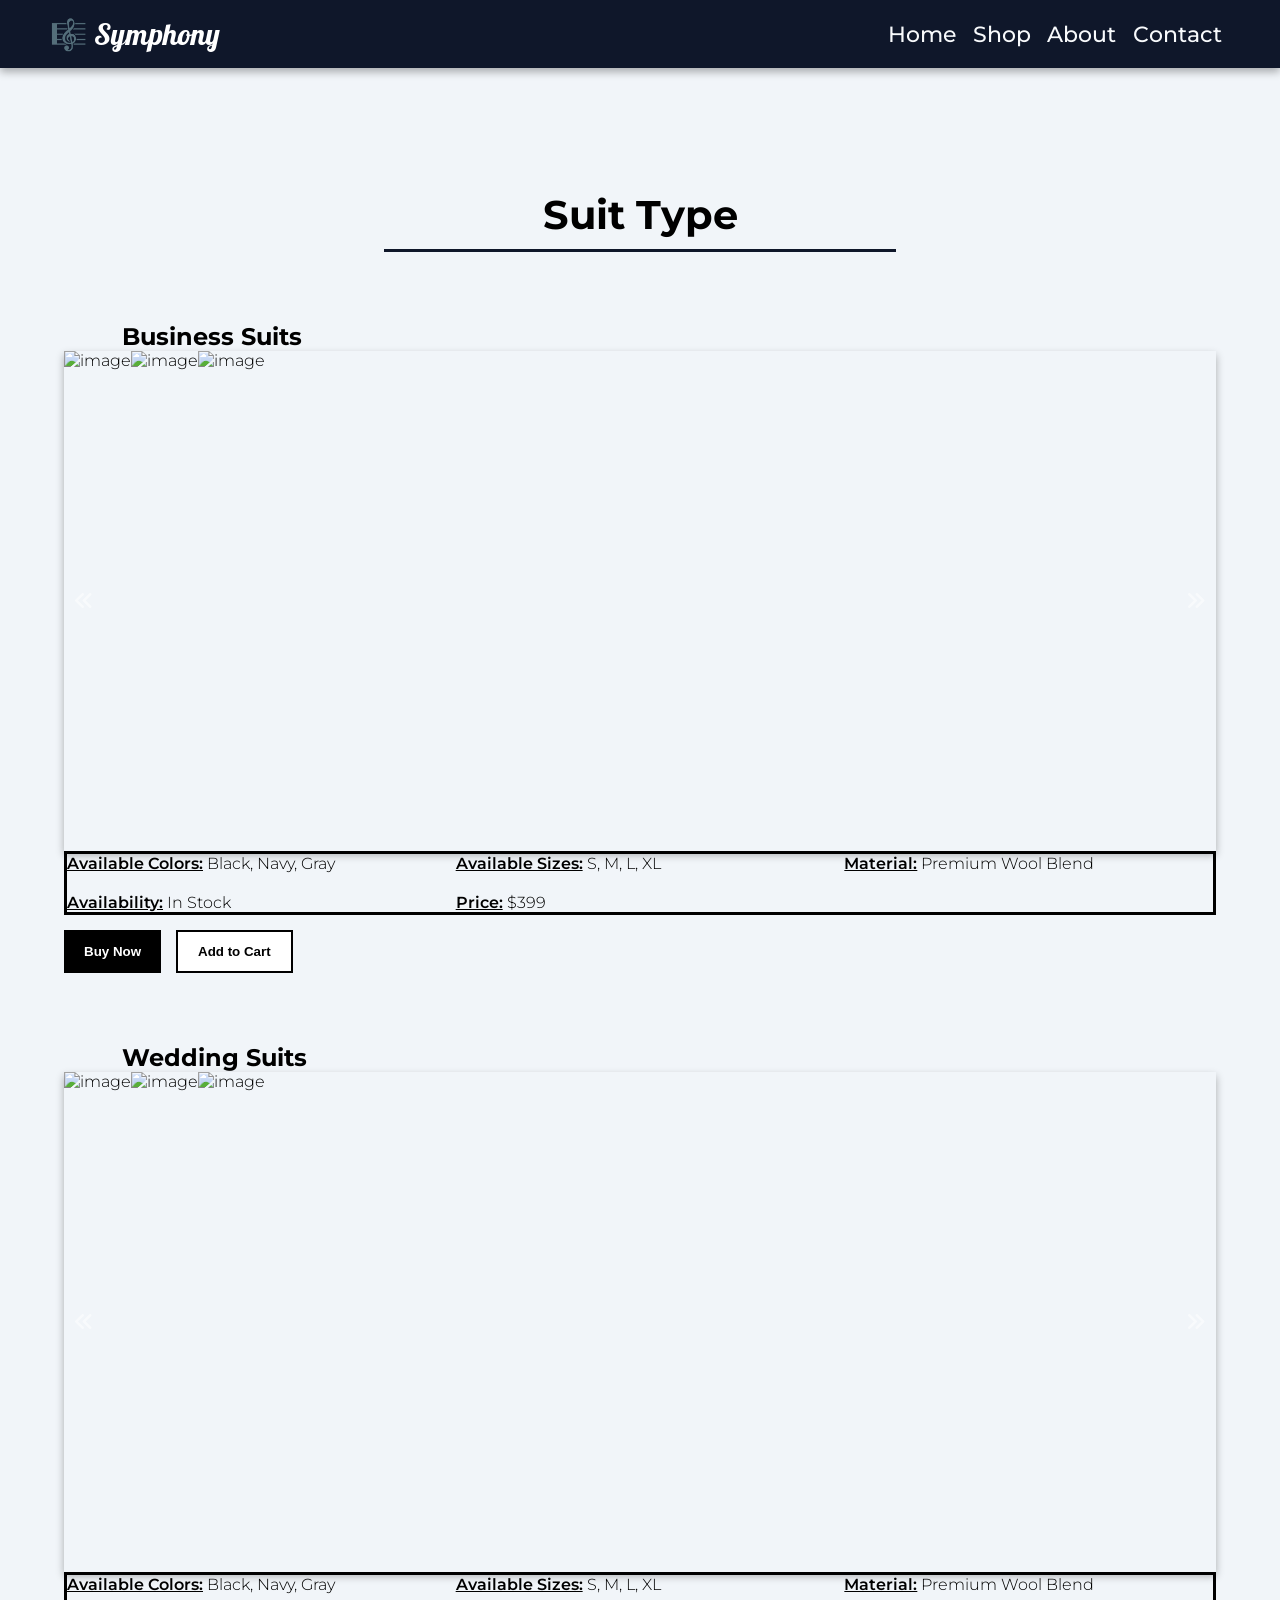
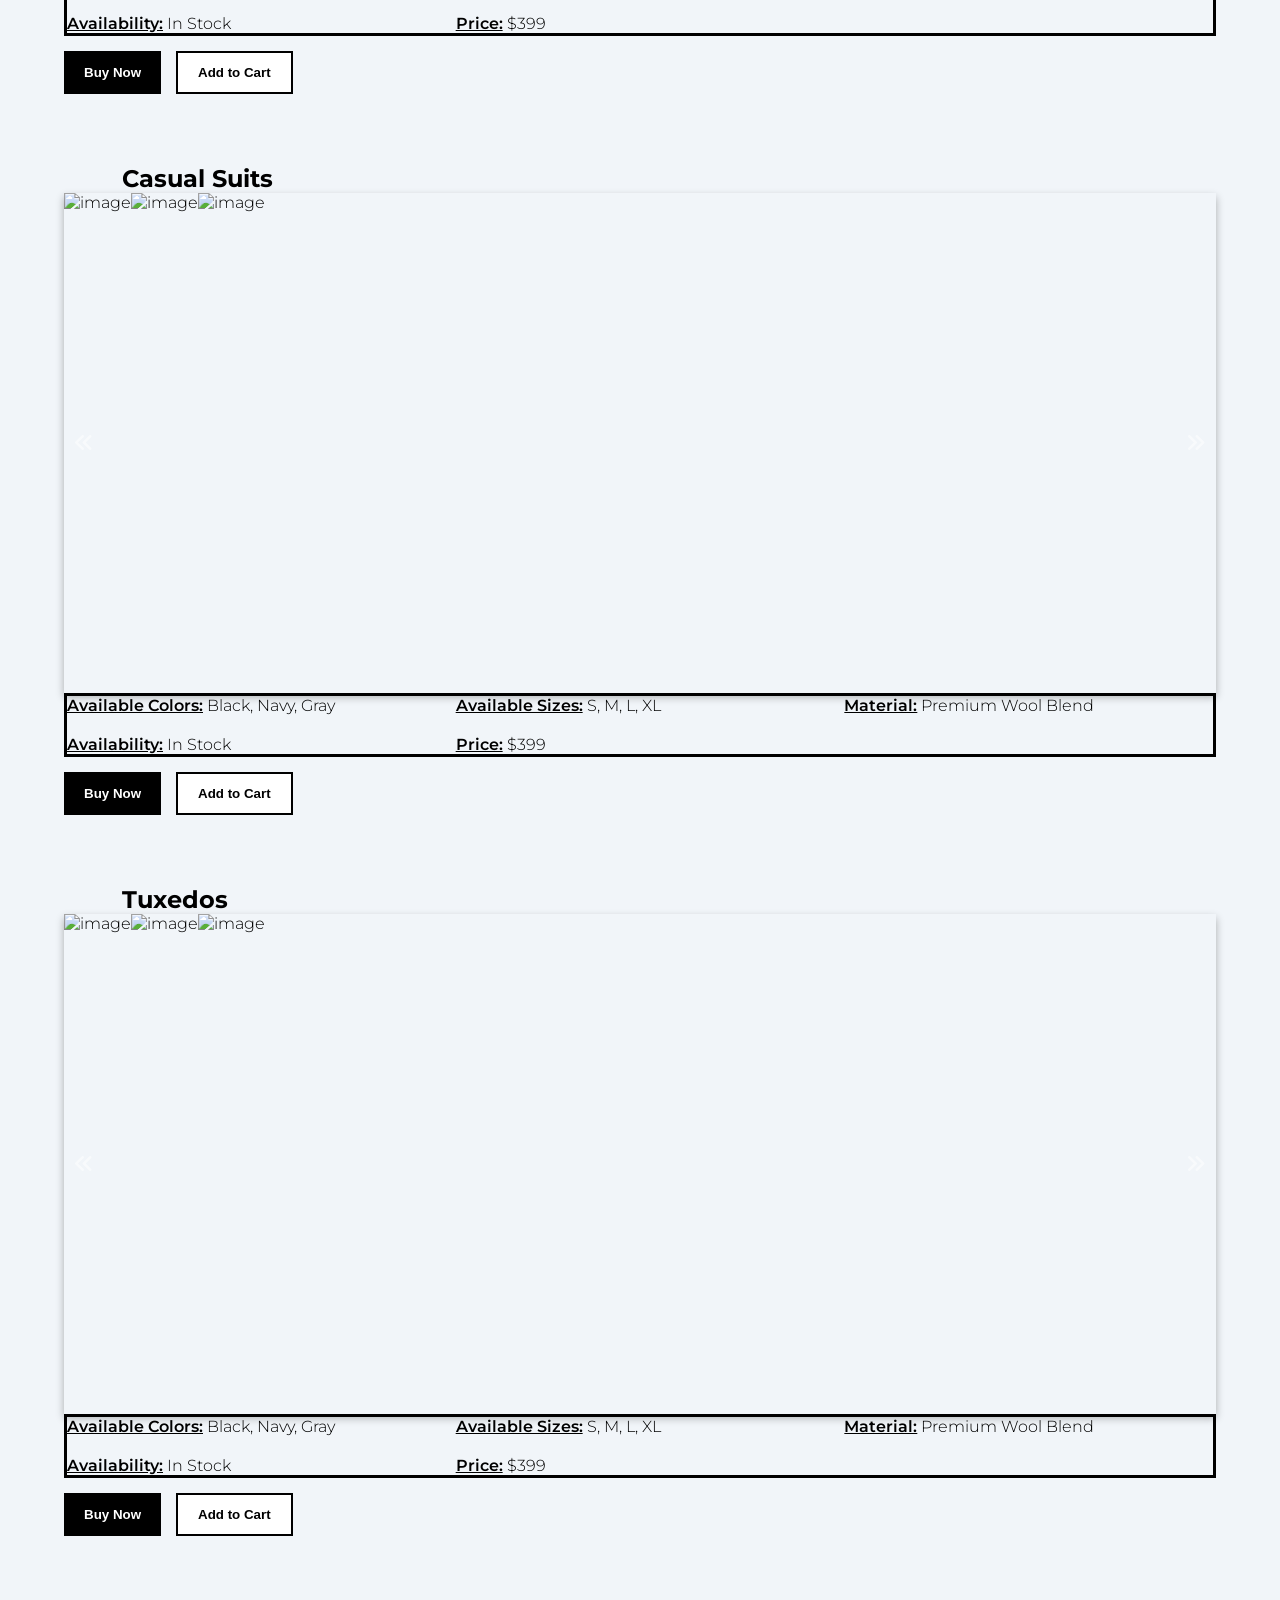
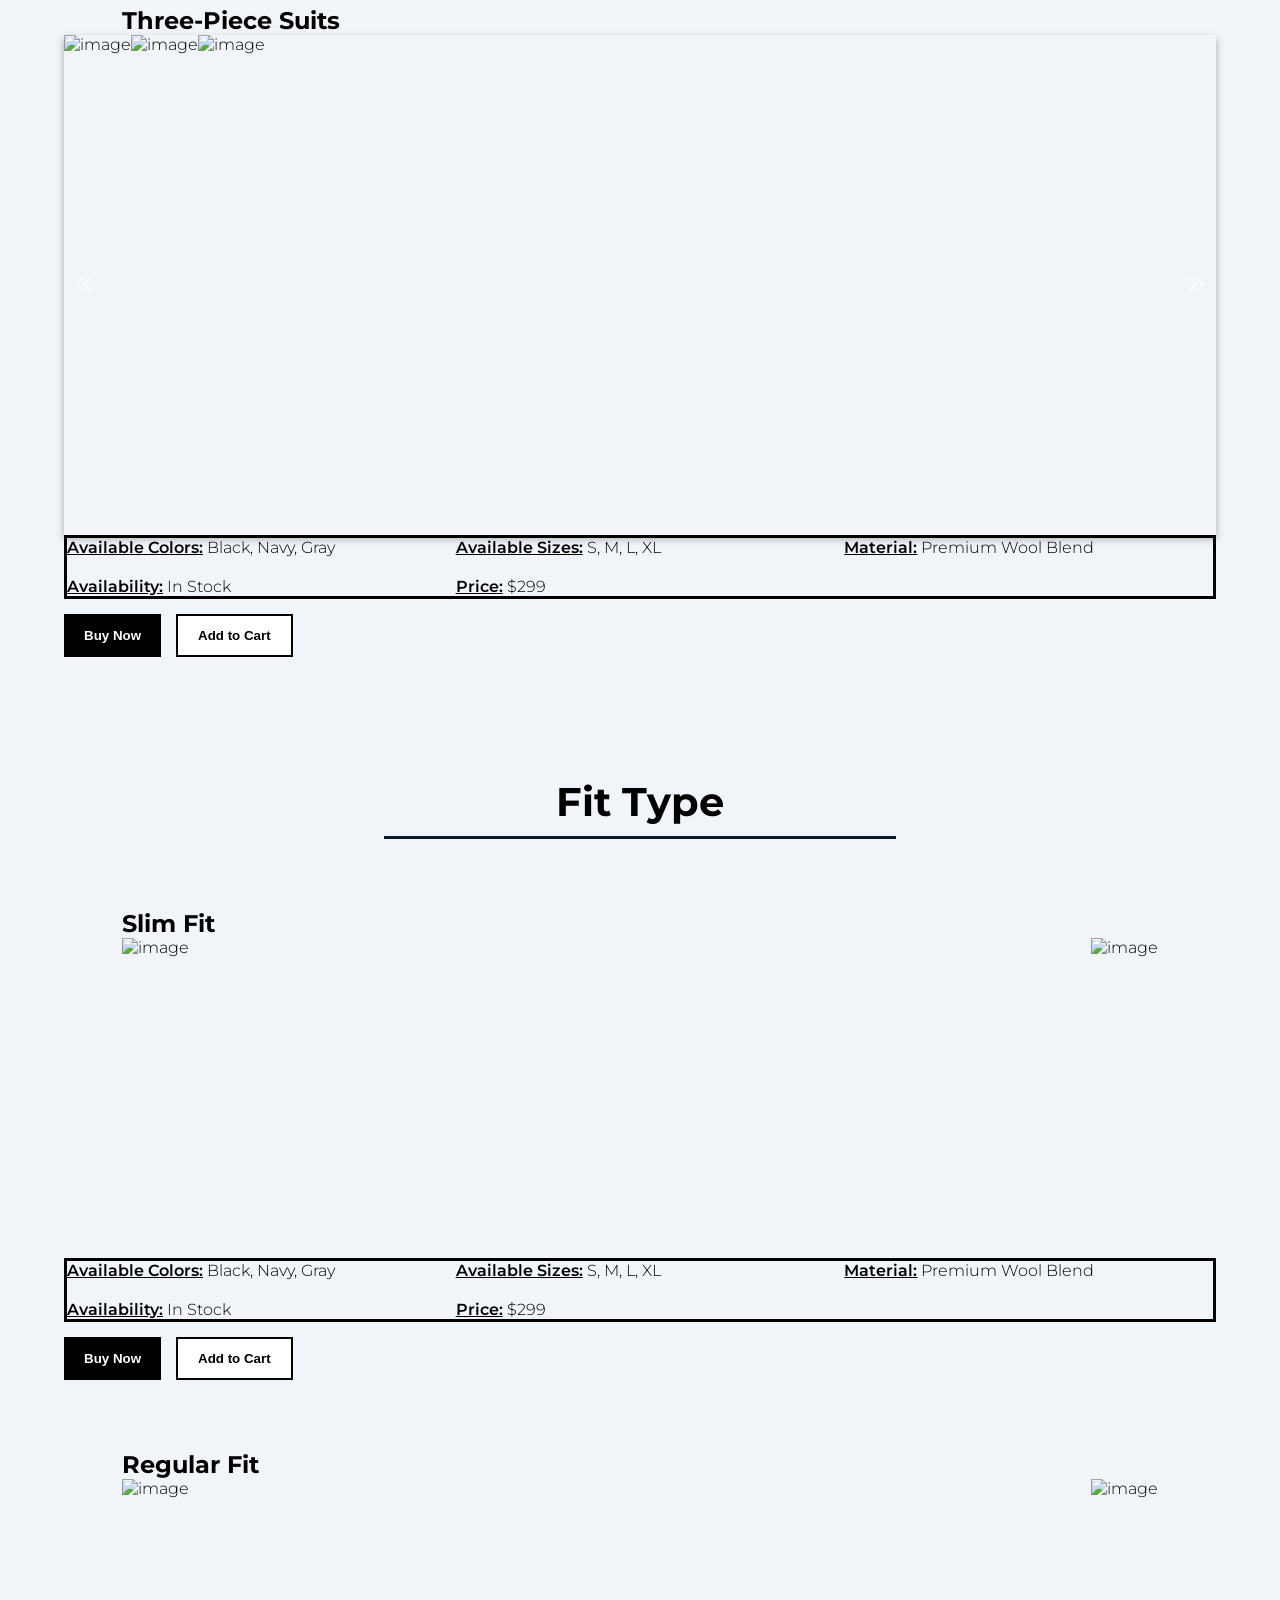
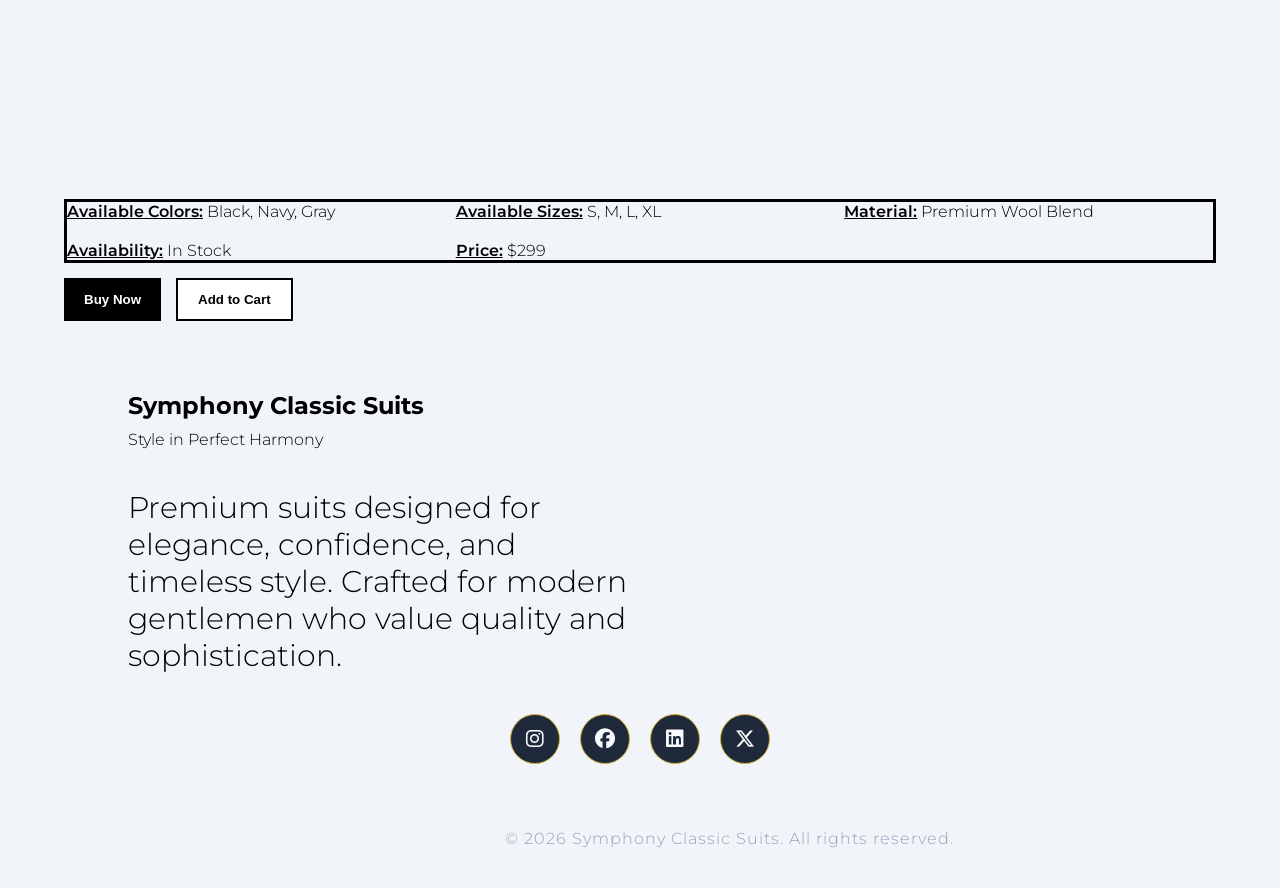
==== shop.html @ 17fdbaa6 "Add files via upload" ====
<!DOCTYPE html>
<html lang="en">
<head>
    <meta charset="UTF-8" />
    <meta http-equiv="X-UA-Compatible" content="IE=edge" />
    <meta name="viewport" content="width=device-width, initial-scale=1.0" />
    <link rel="stylesheet" href="shop.css" />
    <link rel="stylesheet" href="https://cdnjs.cloudflare.com/ajax/libs/font-awesome/6.5.0/css/all.min.css">
    <link rel="preconnect" href="https://fonts.googleapis.com">
    <link rel="preconnect" href="https://fonts.gstatic.com" crossorigin>
    <link href="https://fonts.googleapis.com/css2?family=Google+Sans+Flex:opsz,wght@6..144,1..1000&family=Great+Vibes&family=Inter:ital,opsz,wght@0,14..32,100..900;1,14..32,100..900&family=Lobster&family=Montserrat:ital,wght@0,100..900;1,100..900&family=Open+Sans:ital,wght@0,300..800;1,300..800&family=Oswald:wght@200..700&family=Poppins:ital,wght@0,100;0,200;0,300;0,400;0,500;0,600;0,700;0,800;0,900;1,100;1,200;1,300;1,400;1,500;1,600;1,700;1,800;1,900&display=swap" rel="stylesheet">
    <title>Shop</title>
</head>
<body>
    <header class="fixed-part">
        <div class="logo">🎼 Symphony</div>
        <nav class="menu">
            <a href="index.html">Home</a>
            <a href="shop.html">Shop</a>
            <a href="about.html">About</a>
            <a href="contact.html">Contact</a>
        </nav>
    </header>

<section class="product">

    <h1>Suit Type</h1>
    <div class="line"></div>

    <div class="classes">

        <h2>Business Suits</h2>
        <div class="slider-container">
          <div class="image-container business-images">
            <img src="photos/business-suit1.jpg" alt="image" />
            <img src="photos/business-suit2.jpg" alt="image" />
            <img src="photos/business-suit3.jpg" alt="image" />
          </div>
          <i class="fas fa-angle-double-left btn prev business-prev"></i>
          <i class="fas fa-angle-double-right btn next business-next"></i>
        </div>
        <div class="product-info">
            <p><strong>Available Colors:</strong> Black, Navy, Gray</p>
            <p><strong>Available Sizes:</strong> S, M, L, XL</p>
            <p><strong>Material:</strong> Premium Wool Blend</p>
            <p><strong>Availability:</strong> In Stock</p>
            <p><strong>Price:</strong> $399</p>
        </div>
        <div class="buttons">
          <button class="buy-btn">Buy Now</button>
          <button class="cart-btn">Add to Cart</button>
        </div>

    </div>

    <div class="classes">

        <h2>Wedding Suits</h2>
        <div class="slider-container">
          <div class="image-container wedding-images">
            <img src="photos/Wedding Suits1.jpg" alt="image" />
            <img src="photos/Wedding Suits2.jpg" alt="image" />
            <img src="photos/Wedding Suits3.jpg" alt="image" />
          </div>
          <i class="fas fa-angle-double-left btn prev wedding-prev"></i>
          <i class="fas fa-angle-double-right btn next wedding-next"></i>
        </div>
        <div class="product-info">
            <p><strong>Available Colors:</strong> Black, Navy, Gray</p>
            <p><strong>Available Sizes:</strong> S, M, L, XL</p>
            <p><strong>Material:</strong> Premium Wool Blend</p>
            <p><strong>Availability:</strong> In Stock</p>
            <p><strong>Price:</strong> $399</p>
        </div>
        <div class="buttons">
          <button class="buy-btn">Buy Now</button>
          <button class="cart-btn">Add to Cart</button>
        </div>

    </div>

    <div class="classes">

        <h2>Casual Suits</h2>
        <div class="slider-container">
          <div class="image-container casual-images">
            <img src="photos/casual suits1.jpg" alt="image" />
            <img src="photos/casual suits2.jpg" alt="image" />
            <img src="photos/casual suits3.jpg" alt="image" />
          </div>
          <i class="fas fa-angle-double-left btn prev casual-prev"></i>
          <i class="fas fa-angle-double-right btn next casual-next"></i>
        </div>
        <div class="product-info">
            <p><strong>Available Colors:</strong> Black, Navy, Gray</p>
            <p><strong>Available Sizes:</strong> S, M, L, XL</p>
            <p><strong>Material:</strong> Premium Wool Blend</p>
            <p><strong>Availability:</strong> In Stock</p>
            <p><strong>Price:</strong> $399</p>
        </div>
        <div class="buttons">
          <button class="buy-btn">Buy Now</button>
          <button class="cart-btn">Add to Cart</button>
        </div>

    </div>

    <div class="classes">

        <h2>Tuxedos</h2>
        <div class="slider-container">
          <div class="image-container tuxedos-images">
            <img src="photos/Tuxedos1.jpg" alt="image" />
            <img src="photos/Tuxedos2.jpg" alt="image" />
            <img src="photos/Tuxedos3.jpg" alt="image" />
          </div>
          <i class="fas fa-angle-double-left btn prev tuxedos-prev"></i>
          <i class="fas fa-angle-double-right btn next tuxedos-next"></i>
        </div>
        <div class="product-info">
            <p><strong>Available Colors:</strong> Black, Navy, Gray</p>
            <p><strong>Available Sizes:</strong> S, M, L, XL</p>
            <p><strong>Material:</strong> Premium Wool Blend</p>
            <p><strong>Availability:</strong> In Stock</p>
            <p><strong>Price:</strong> $399</p>
        </div>
        <div class="buttons">
          <button class="buy-btn">Buy Now</button>
          <button class="cart-btn">Add to Cart</button>
        </div>

    </div>

    <div class="classes">

        <h2>Three-Piece Suits</h2>
        <div class="slider-container">
          <div class="image-container three-piece-images">
            <img src="photos/Three-Piece Suits1.jpg" alt="image" />
            <img src="photos/Three-Piece Suits2.jpg" alt="image" />
            <img src="photos/Three-Piece Suits3.jpg" alt="image" />
          </div>
          <i class="fas fa-angle-double-left btn prev three-piece-prev"></i>
          <i class="fas fa-angle-double-right btn next three-piece-next"></i>
        </div>
        <div class="product-info">
            <p><strong>Available Colors:</strong> Black, Navy, Gray</p>
            <p><strong>Available Sizes:</strong> S, M, L, XL</p>
            <p><strong>Material:</strong> Premium Wool Blend</p>
            <p><strong>Availability:</strong> In Stock</p>
            <p><strong>Price:</strong> $299</p>
        </div>
        <div class="buttons">
          <button class="buy-btn">Buy Now</button>
          <button class="cart-btn">Add to Cart</button>
        </div>

    </div>

    <h1>Fit Type</h1>
    <div class="line"></div>

    <div class="classes">

        <h2>Slim Fit</h2>
          <div class="fit-images">
            <img src="photos/slim-fit1.jpg" alt="image" />
            <img src="photos/slim-fit2.jpg" alt="image" />
          </div>

        <div class="product-info">
            <p><strong>Available Colors:</strong> Black, Navy, Gray</p>
            <p><strong>Available Sizes:</strong> S, M, L, XL</p>
            <p><strong>Material:</strong> Premium Wool Blend</p>
            <p><strong>Availability:</strong> In Stock</p>
            <p><strong>Price:</strong> $299</p>
        </div>
        <div class="buttons">
          <button class="buy-btn">Buy Now</button>
          <button class="cart-btn">Add to Cart</button>
        </div>

    </div>

    <div class="classes">

        <h2>Regular Fit</h2>
          <div class="fit-images">
            <img src="photos/Regular Fit1.jpg" alt="image" />
            <img src="photos/Regular Fit2.jpg" alt="image" />
          </div>
        <div class="product-info">
            <p><strong>Available Colors:</strong> Black, Navy, Gray</p>
            <p><strong>Available Sizes:</strong> S, M, L, XL</p>
            <p><strong>Material:</strong> Premium Wool Blend</p>
            <p><strong>Availability:</strong> In Stock</p>
            <p><strong>Price:</strong> $299</p>
        </div>
        <div class="buttons">
          <button class="buy-btn">Buy Now</button>
          <button class="cart-btn">Add to Cart</button>
        </div>

    </div>

    <footer class="footer">

        <h2>Symphony Classic Suits</h2>
        <p>Style in Perfect Harmony</p>
        <p class="footer-text">
            Premium suits designed for elegance, confidence, and timeless style.
            Crafted for modern gentlemen who value quality and sophistication.
        </p>

        <div class="social-media">
            <a href="#"><i class="fa-brands fa-instagram"></i></a>
            <a href="#"><i class="fa-brands fa-facebook"></i></a>
            <a href="#"><i class="fa-brands fa-linkedin"></i></a>
            <a href="#"><i class="fa-brands fa-x-twitter"></i></a>
        </div>

        <p class="copyright">
            © 2026 Symphony Classic Suits. All rights reserved.
        </p>

    </footer>

<script src="shop.js"></script>
</section>

</body>
</html>
---- shop.css ----
*{
    padding: 0;
    margin: 0;
    box-sizing: border-box;
}
body{
    font-family: "Montserrat";
    font-weight: 300;
    min-height: 100vh;
    width: 100%;
    Background: #F1F5F9;
    padding-top: 70px;
}
.about-hero{
    position: relative;
    height: 60vh;
    display: flex;
    justify-content: center;
    align-items: center;
}
.about-hero::before{
    content: "";
    position: absolute;
    top: 0;
    left: 0;
    width: 100%;
    height: 100%;
    background-image: url("slider-picture8.jpg");
    background-size: cover;
    background-position: center;
    filter: grayscale(100%);
    z-index: 1;
}
.about-hero h1{
    position: relative;
    z-index: 2;
    color: white;
    font-size: 45px;
    box-shadow: 10px 10px 10px rgba(255, 255, 255, 1);
}
.fixed-part{
    position: fixed;
    top: 0;
    left: 0;
    width: 100%;
    display: flex;
    justify-content: space-between;
    align-items: center;
    padding: 15px 50px;
    background: #0F172A;
    box-shadow: 0 4px 8px rgba(0, 0, 0, 0.3);
    z-index: 1000;
}
.logo{
    font-size: 30px;
    color: #fff;
    font-family: "Lobster" ;
}
.menu{
    width: 100%;
    max-width: 350px;
    display: flex;
    justify-content: space-around
}
.menu a{
    text-decoration: none;
    color: #F8FAFC;
    font-size: 22px;
    font-weight: 500;
    position: relative;
    transition: 0.3s ease;
}
.menu a:hover{
    color: #38BDF8;
}
.menu a::after{
    content: "";
    position: absolute;
    left: 0;
    bottom: -6px;
    width: 0%;
    height: 2px;
    background: #38BDF8;
    transition: 0.3s ease;
}
.menu a:hover::after{
    width: 100%;
}

h1{
    font-size: 40px;
    margin-top: 120px;
    text-align: center;
    margin-bottom: 10px;
}
.line{
    width: 40%;
    margin-left: 30%;
    height: 3px;
    background: #0F172A;
}
.classes{
    margin-top: 70px;
    margin-bottom: 70px;
    width: 90%;
    margin-left: 5%;
}
.classes h2{
    margin-left: 5%;
}
.classes .product-info{
    border: 3px solid;
    display: grid;
    grid-template-columns: repeat(3, 1fr);
    gap: 20px;
}
.classes .product-info strong{
    text-decoration: underline;
    font-weight: 600;
    margin-top: 5px;
}
.slider-container {
    position: relative;
    width: 100%;
    overflow: hidden;
    height: 500px;
    box-shadow: 0 4px 8px rgba(0, 0, 0, 0.3);
}
.image-container {
    height: 500px;
    width: auto;
    display: flex;
    transition: transform 0.4s ease-in-out;
}
.btn{
    position: absolute;
    top: 50%;
    transform: translateY(-50%);
    color: white;
    font-size: 20px;
    opacity: 0.5;
    cursor: pointer;
}
.btn.prev {
    left: 10px;
}
.btn.next {
    right: 10px;
}

.btn:hover {
    opacity: 1;
}
.fit-images{
    width: 90%;
    display: flex;
    flex-direction: rows;
    align-items: center;
    justify-content: space-between;
    margin-left: 5%
}
.fit-images img{
    height: 320px;
    width: auto;
}
.buttons {
  display: flex;
  gap: 15px;
  margin-top: 15px;
}

.buy-btn {
  background: black;
  color: white;
  padding: 12px 20px;
  border: none;
  cursor: pointer;
  font-weight: bold;
  transition: 0.3s;
}

.buy-btn:hover {
  background: #333;
}

.cart-btn {
  background: white;
  color: black;
  padding: 12px 20px;
  border: 2px solid black;
  cursor: pointer;
  font-weight: bold;
  transition: 0.3s;
}

.cart-btn:hover {
  background: black;
  color: white;
}
.footer h2{
    padding-left: 10%;
}
.footer p{
    padding-left: 10%;
    font-size: 16px;
    margin-top: 10px;
    margin-bottom: 40px;
}
.footer .footer-text{
    font-size: 30px;
    padding-left: 10%;
    width: 50%;
}
.social-media{
    display: flex;
    justify-content: center;
    gap: 20px;
    margin-top: 25px;
}
.social-media a{
    width: 50px;
    height: 50px;
    display: flex;
    justify-content: center;
    align-items: center;
    text-decoration: none;
    color: #F8FAFC;
    background: #1E293B;
    border: 1px solid #D4AF37;
    border-radius: 50%;
    font-size: 20px;
    transition: all 0.3s ease;
}
.social-media a:hover{
    background: #fff;
    color: #0F172A;
    transform: translateY(-5px);
    box-shadow: 0 8px 20px rgba(212, 175, 55, 0.35);
}
.copyright{
    padding-top: 55px;
    margin-left: 50px;
    text-align: center;
    font-size: 14px;
    color: #94A3B8;
    letter-spacing: 1px;
}
@media (max-width: 768px){
    .value-cards{
        grid-template-columns: 1fr 1fr;
    }
    .btn{
        font-size: 15px;
    }
    .logo{
        font-size: 20px;
        width: 100%;
    }
    .menu{
        width: 100%;
        margin-right: -20px;
        gap: 10px;
        padding: 10px;
    }
    .menu a{
        font-size: 15px;
    }
    h1{
        font-size: 25px;
        width: 90%;
        padding-bottom: 15px;
    }
    .footer .footer-text{
        font-size: 30px;
        padding-left: 10%;
        width: 90%;
    }
    img{
        width: 500px;
        height: 350px;
    }
    .fit-images{
        display: flex;
        flex-direction: column;
        gap: 20px;
    }
}
@media (max-width: 480px){
    body{
        display: none;
    }
    .value-cards{
        grid-template-columns: 1fr;
    }
    img{
        width: 400px;
        height: 270px;
    }
}
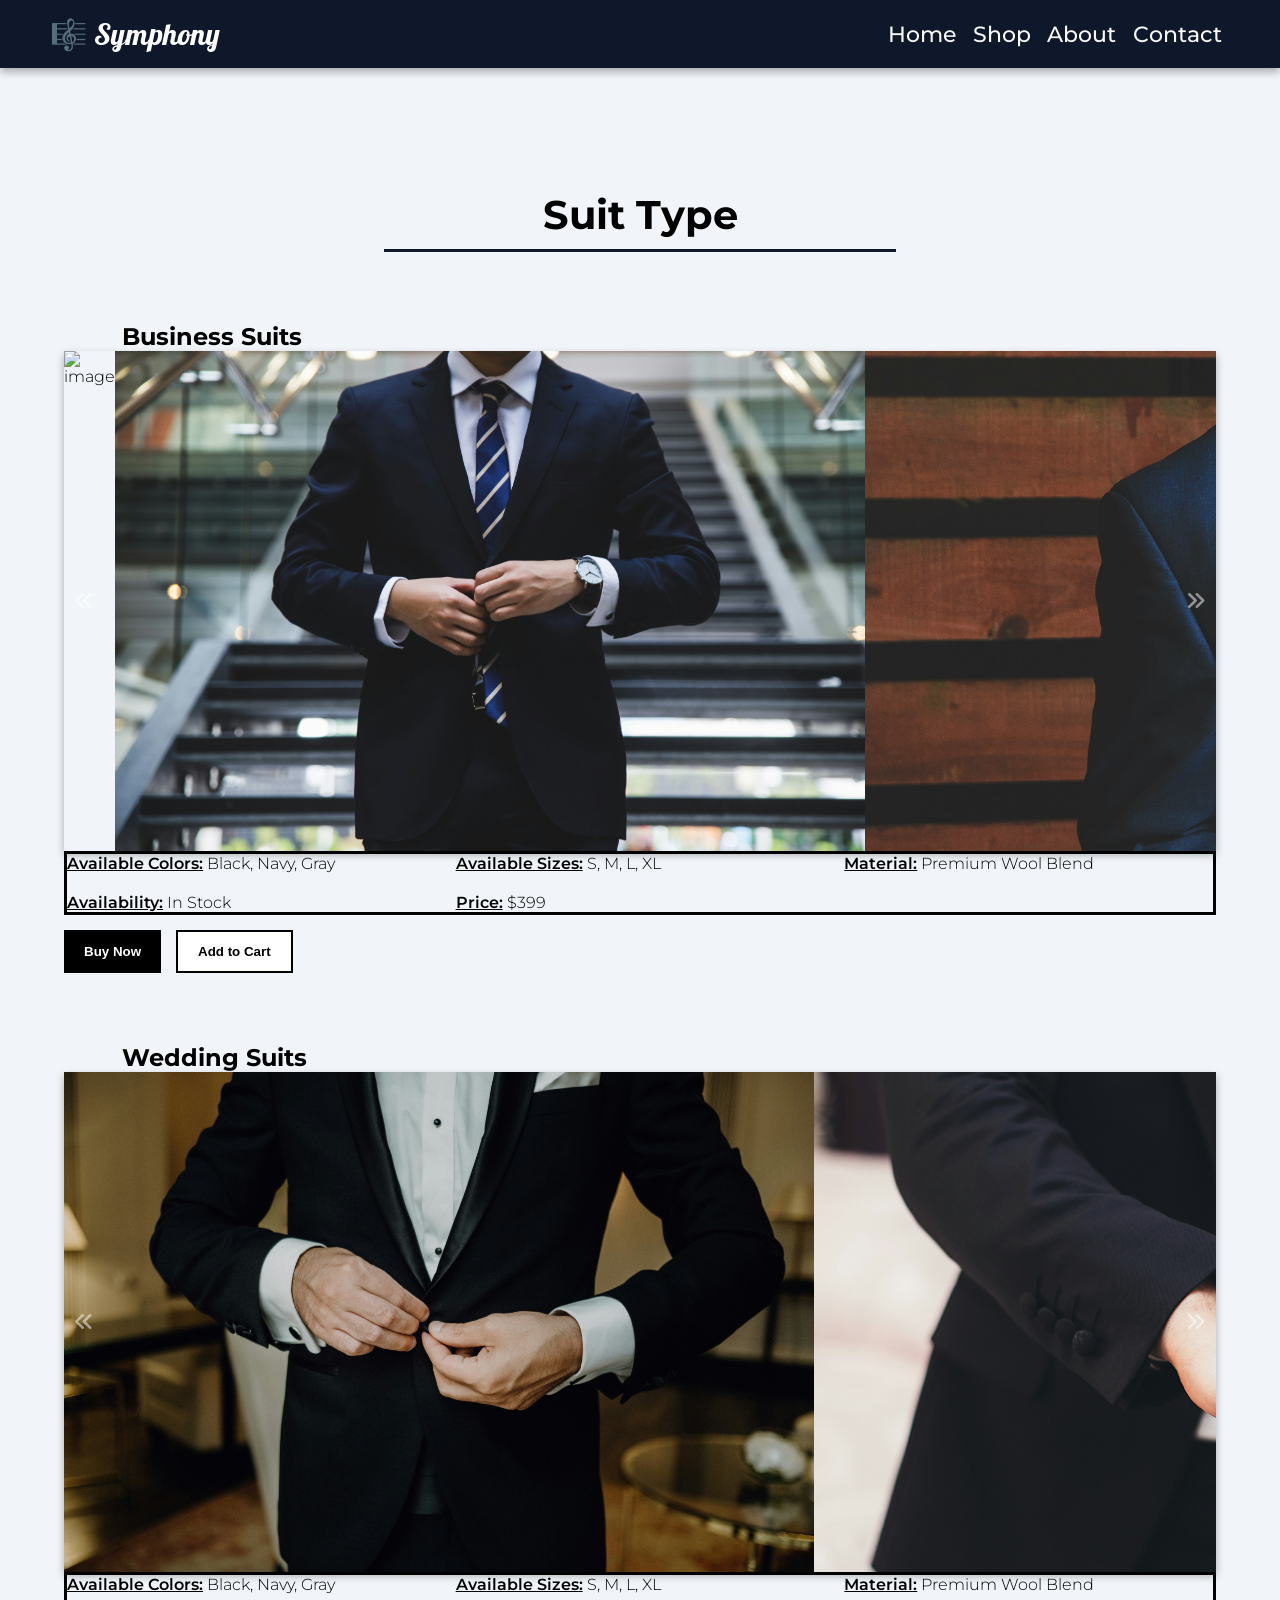
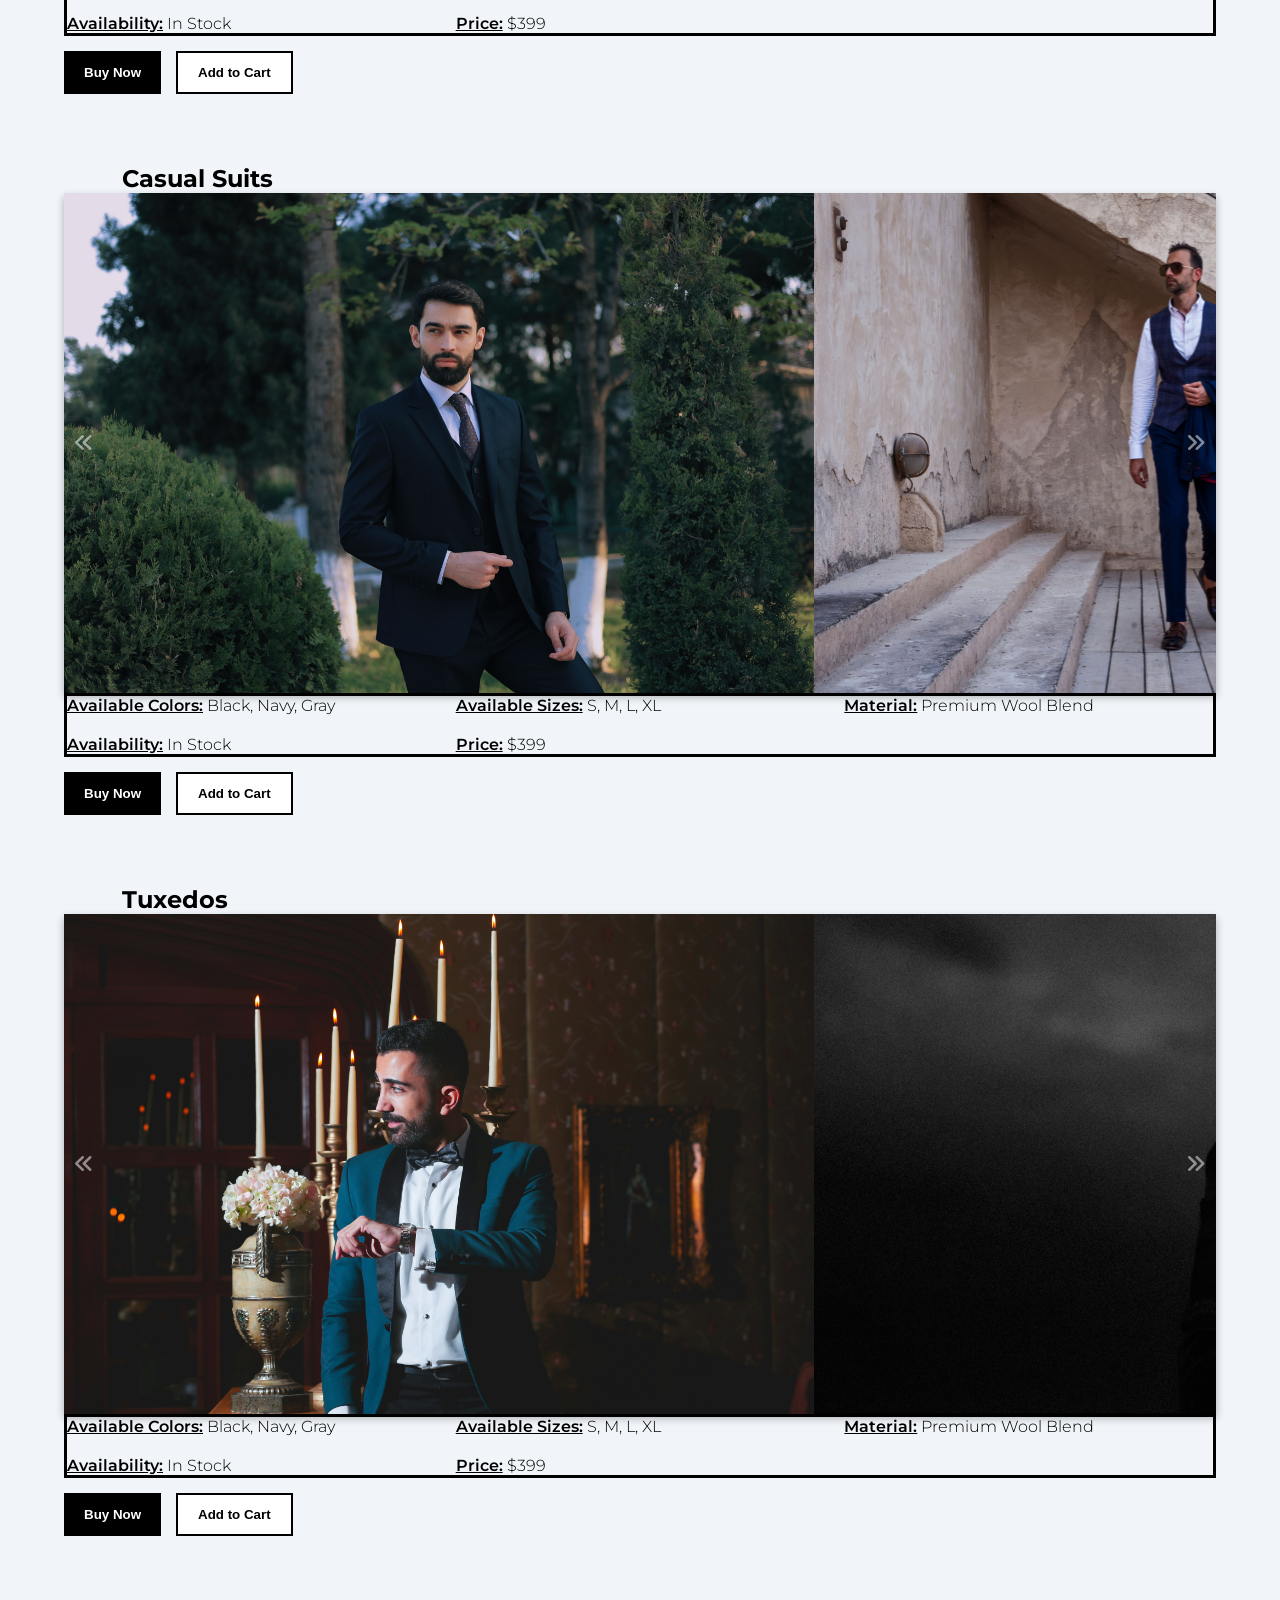
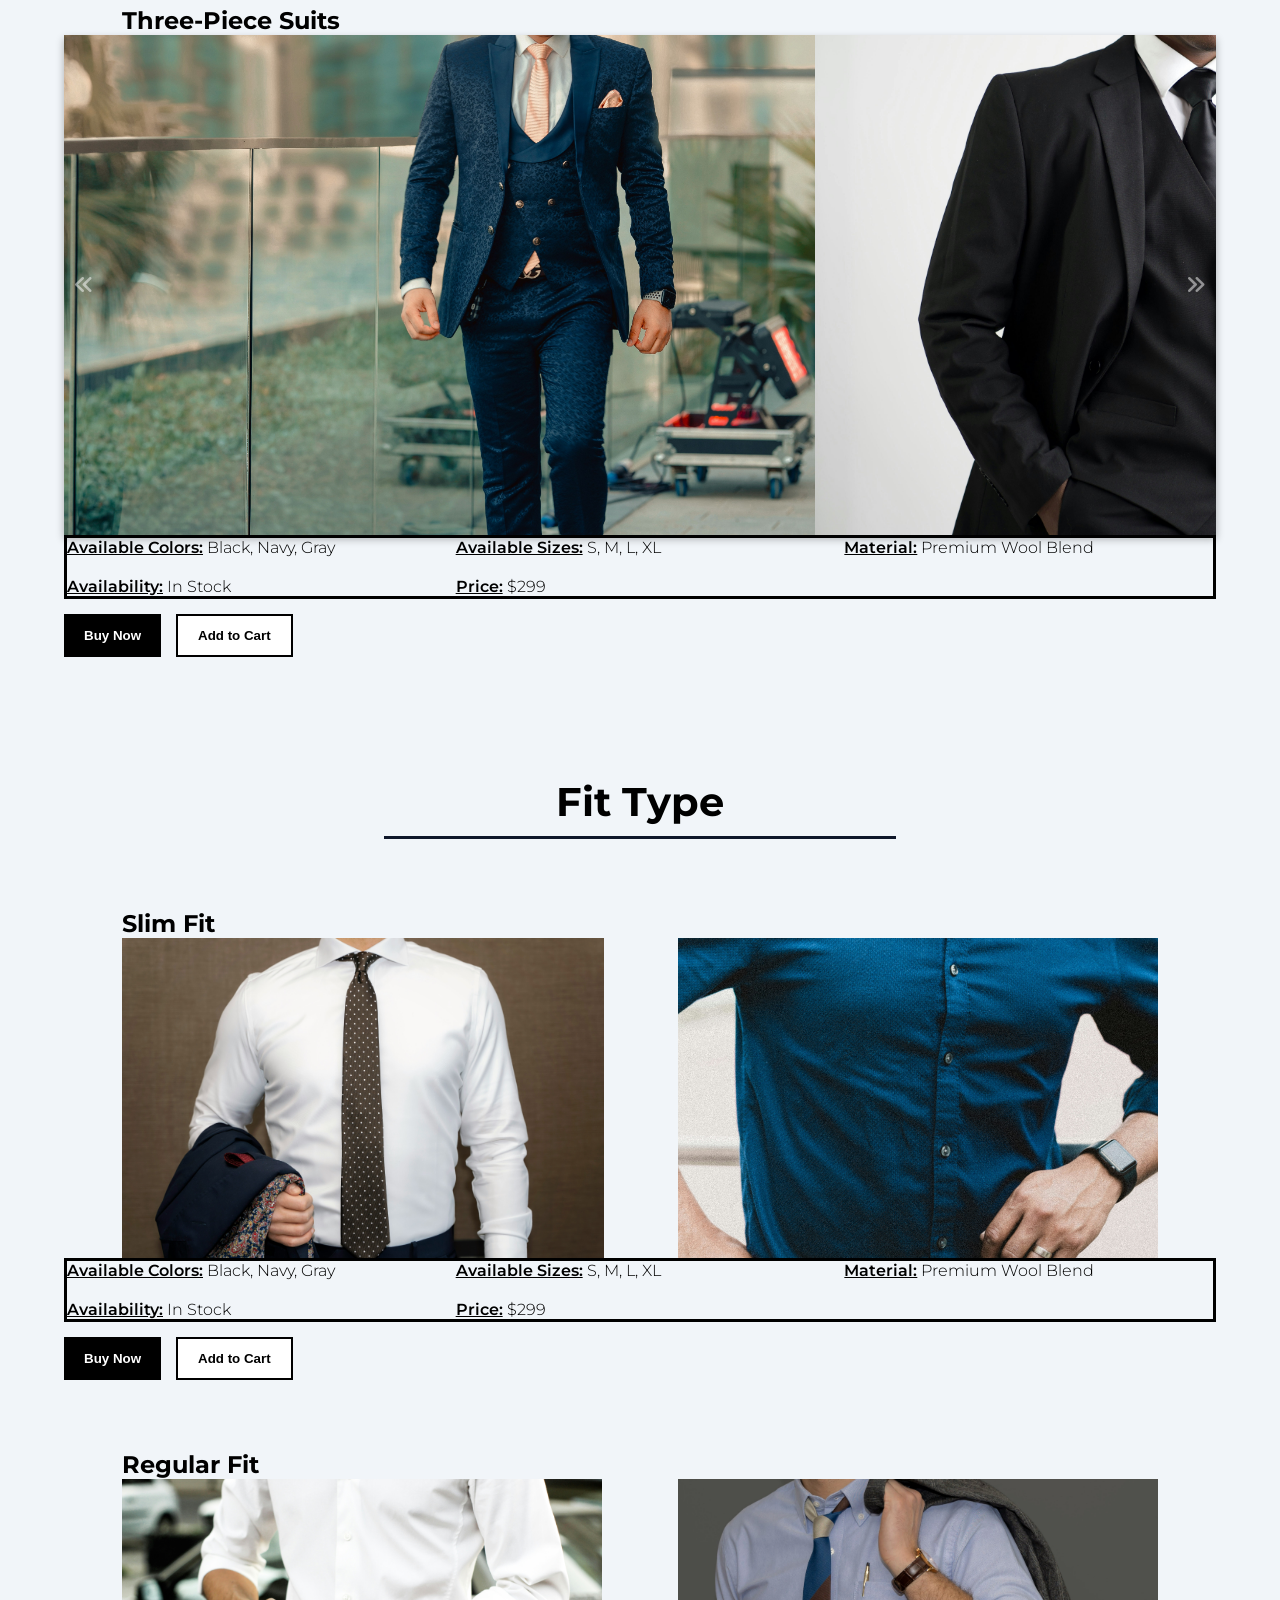
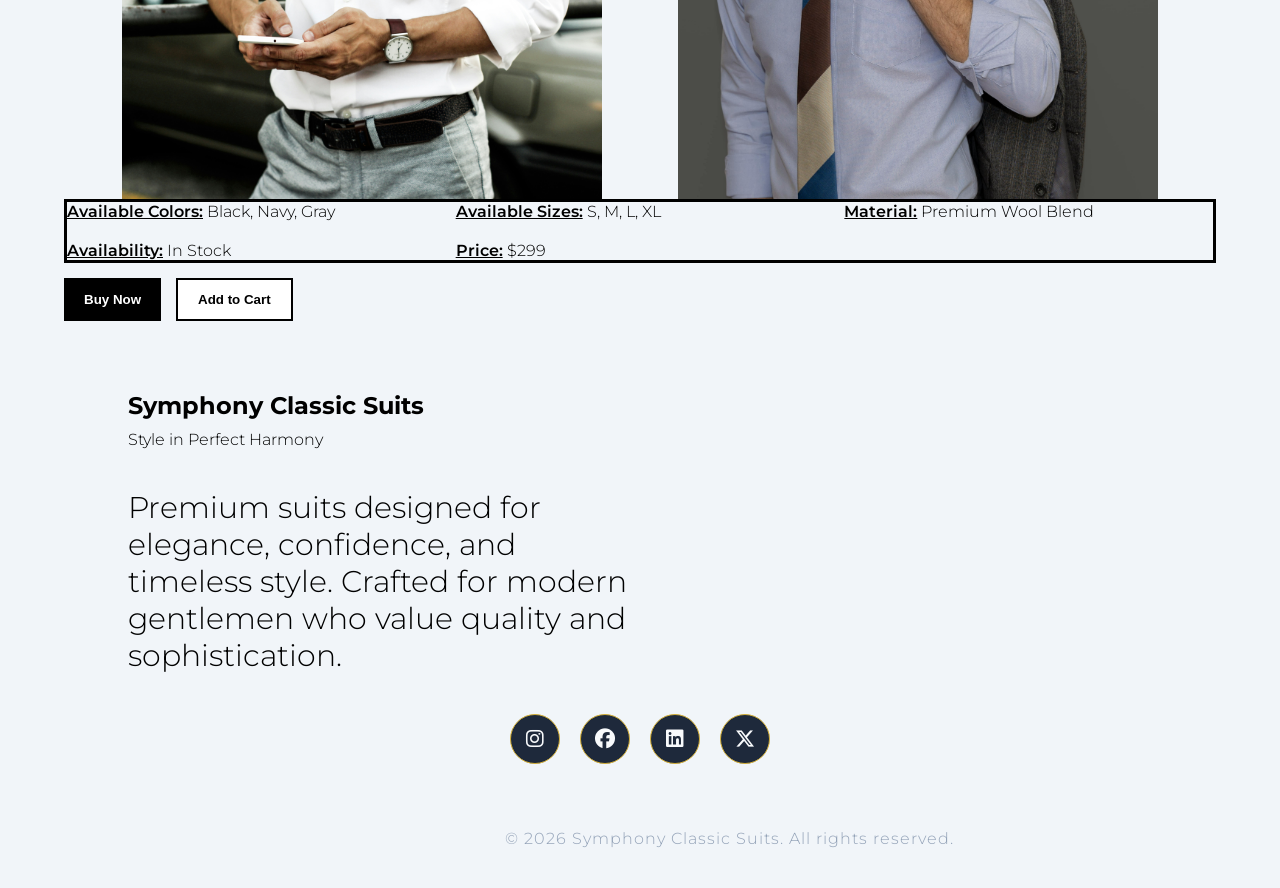
==== commit 2b7cb874: "Fix HTML encoding issues in shop.html" ====
--- a/shop.html
+++ b/shop.html
@@ -32,9 +32,9 @@
         <h2>Business Suits</h2>
         <div class="slider-container">
           <div class="image-container business-images">
-            <img src="photos/business-suit1.jpg" alt="image" />
-            <img src="photos/business-suit2.jpg" alt="image" />
-            <img src="photos/business-suit3.jpg" alt="image" />
+            <img src="business-suit1.jpg" alt="image" />
+            <img src="business-suit2.jpg" alt="image" />
+            <img src="business-suit3.jpg" alt="image" />
           </div>
           <i class="fas fa-angle-double-left btn prev business-prev"></i>
           <i class="fas fa-angle-double-right btn next business-next"></i>
@@ -58,9 +58,9 @@
         <h2>Wedding Suits</h2>
         <div class="slider-container">
           <div class="image-container wedding-images">
-            <img src="photos/Wedding Suits1.jpg" alt="image" />
-            <img src="photos/Wedding Suits2.jpg" alt="image" />
-            <img src="photos/Wedding Suits3.jpg" alt="image" />
+            <img src="Wedding Suits1.jpg" alt="image" />
+            <img src="Wedding Suits2.jpg" alt="image" />
+            <img src="Wedding Suits3.jpg" alt="image" />
           </div>
           <i class="fas fa-angle-double-left btn prev wedding-prev"></i>
           <i class="fas fa-angle-double-right btn next wedding-next"></i>
@@ -84,9 +84,9 @@
         <h2>Casual Suits</h2>
         <div class="slider-container">
           <div class="image-container casual-images">
-            <img src="photos/casual suits1.jpg" alt="image" />
-            <img src="photos/casual suits2.jpg" alt="image" />
-            <img src="photos/casual suits3.jpg" alt="image" />
+            <img src="casual suits1.jpg" alt="image" />
+            <img src="casual suits2.jpg" alt="image" />
+            <img src="casual suits3.jpg" alt="image" />
           </div>
           <i class="fas fa-angle-double-left btn prev casual-prev"></i>
           <i class="fas fa-angle-double-right btn next casual-next"></i>
@@ -110,9 +110,9 @@
         <h2>Tuxedos</h2>
         <div class="slider-container">
           <div class="image-container tuxedos-images">
-            <img src="photos/Tuxedos1.jpg" alt="image" />
-            <img src="photos/Tuxedos2.jpg" alt="image" />
-            <img src="photos/Tuxedos3.jpg" alt="image" />
+            <img src="Tuxedos1.jpg" alt="image" />
+            <img src="Tuxedos2.jpg" alt="image" />
+            <img src="Tuxedos3.jpg" alt="image" />
           </div>
           <i class="fas fa-angle-double-left btn prev tuxedos-prev"></i>
           <i class="fas fa-angle-double-right btn next tuxedos-next"></i>
@@ -136,9 +136,9 @@
         <h2>Three-Piece Suits</h2>
         <div class="slider-container">
           <div class="image-container three-piece-images">
-            <img src="photos/Three-Piece Suits1.jpg" alt="image" />
-            <img src="photos/Three-Piece Suits2.jpg" alt="image" />
-            <img src="photos/Three-Piece Suits3.jpg" alt="image" />
+            <img src="Three-Piece Suits1.jpg" alt="image" />
+            <img src="Three-Piece Suits2.jpg" alt="image" />
+            <img src="Three-Piece Suits3.jpg" alt="image" />
           </div>
           <i class="fas fa-angle-double-left btn prev three-piece-prev"></i>
           <i class="fas fa-angle-double-right btn next three-piece-next"></i>
@@ -164,8 +164,8 @@
 
         <h2>Slim Fit</h2>
           <div class="fit-images">
-            <img src="photos/slim-fit1.jpg" alt="image" />
-            <img src="photos/slim-fit2.jpg" alt="image" />
+            <img src="slim-fit1.jpg" alt="image" />
+            <img src="slim-fit2.jpg" alt="image" />
           </div>
 
         <div class="product-info">
@@ -186,8 +186,8 @@
 
         <h2>Regular Fit</h2>
           <div class="fit-images">
-            <img src="photos/Regular Fit1.jpg" alt="image" />
-            <img src="photos/Regular Fit2.jpg" alt="image" />
+            <img src="Regular Fit1.jpg" alt="image" />
+            <img src="Regular Fit2.jpg" alt="image" />
           </div>
         <div class="product-info">
             <p><strong>Available Colors:</strong> Black, Navy, Gray</p>
@@ -229,4 +229,4 @@
 </section>
 
 </body>
-</html>+</html>
